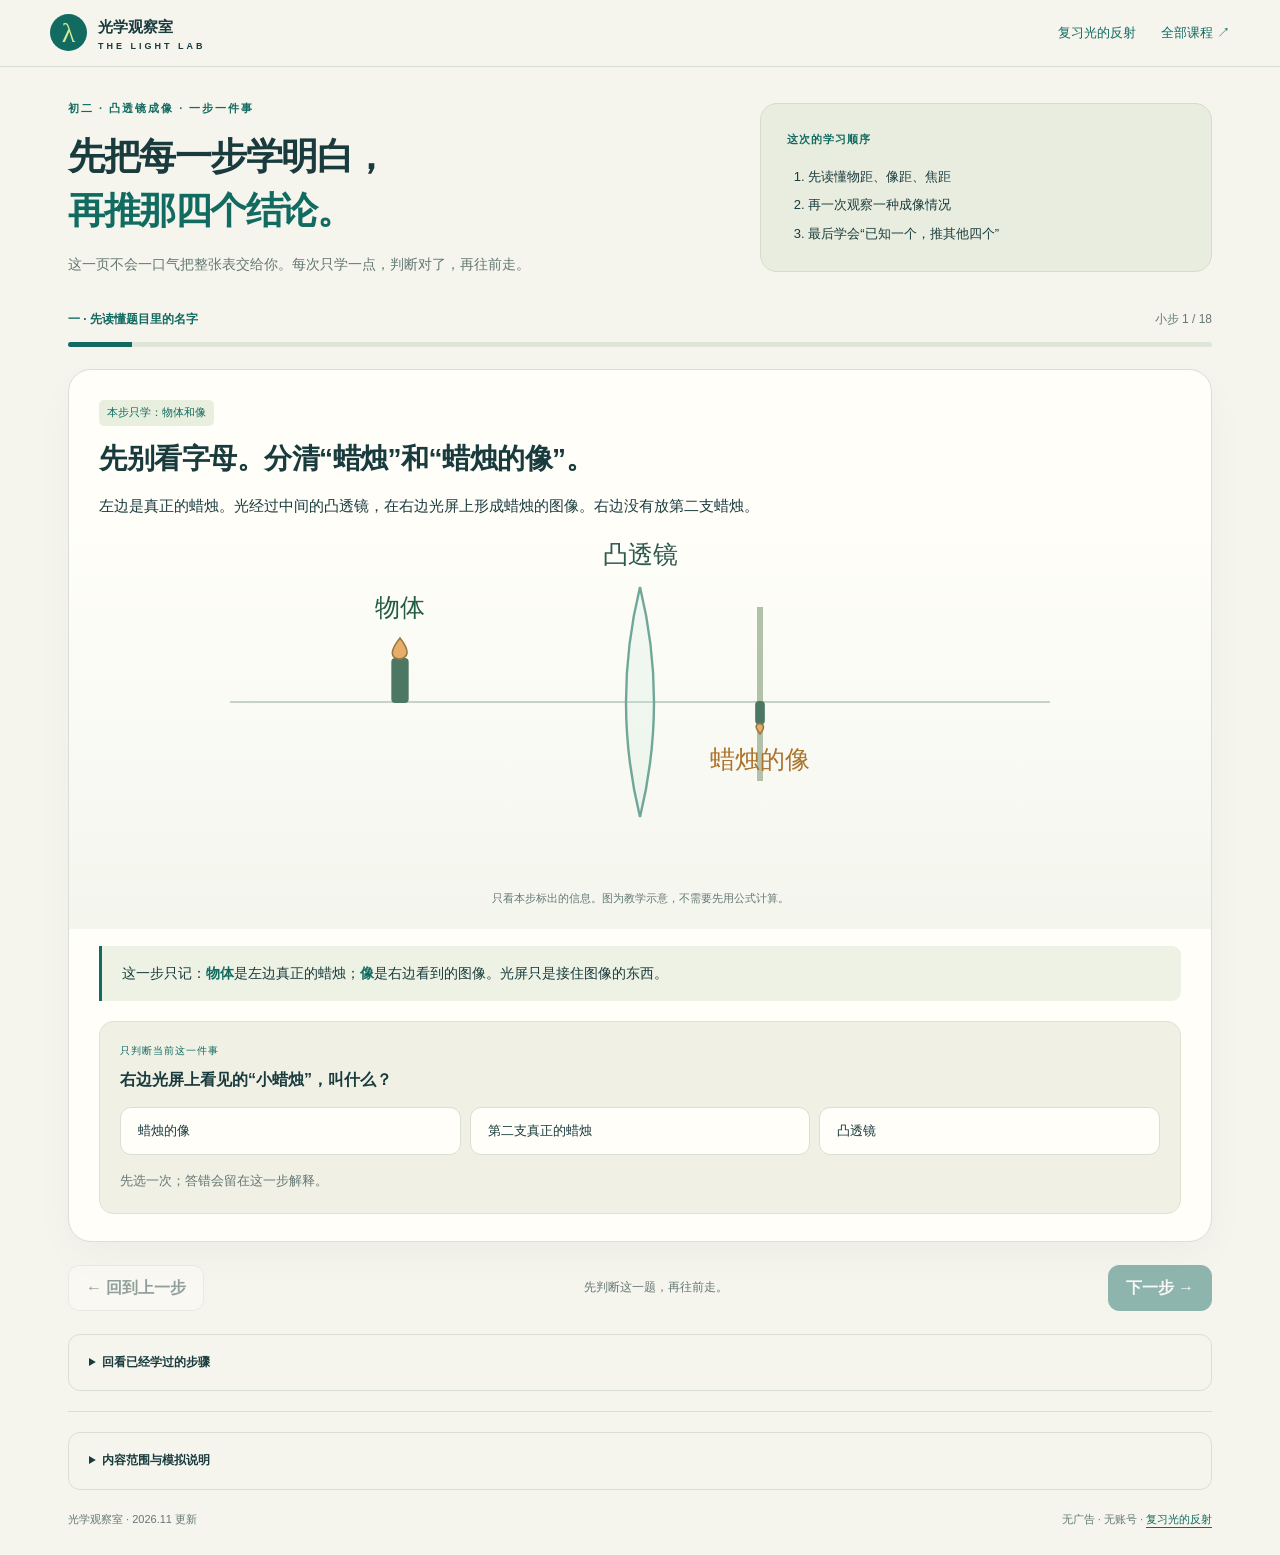
==== convex-lens/index.html @ 179aac8e "Add step-by-step convex lens lesson and guided inference practice" ====
<!doctype html>
<html lang="zh-CN"><head><meta charset="utf-8"><meta name="viewport" content="width=device-width,initial-scale=1"><meta name="description" content="初二凸透镜成像互动课堂：分清u、v、f，拖动蜡烛和光屏，练习从一个已知条件推导其余结论。"><meta name="referrer" content="no-referrer"><meta http-equiv="Content-Security-Policy" content="default-src 'none'; script-src 'self'; style-src 'self'; img-src 'self' data:; font-src 'self'; connect-src 'none'; base-uri 'none'; form-action 'none'; object-src 'none'"><title>凸透镜成像：知一推四 · 光学观察室</title><link rel="icon" href="data:,"><link rel="stylesheet" href="lens.css"><script src="lens.js" defer></script><link rel="stylesheet" href="journey.css"><script src="journey.js" defer></script></head>
<body><a class="skip" href="#journey">跳到当前学习步骤</a><header class="topbar"><div class="top-inner"><a class="brand" href="../"><span class="brand-mark">λ</span><span>光学观察室<small>THE LIGHT LAB</small></span></a><nav aria-label="课程导航"><a href="../reflection/">复习光的反射</a><a href="../">全部课程 ↗</a></nav></div></header><div class="wrap"><section class="course-cover"><div><p class="eyebrow">初二 · 凸透镜成像 · 一步一件事</p><h1>先把每一步学明白，<br><em>再推那四个结论。</em></h1><p>这一页不会一口气把整张表交给你。每次只学一点，判断对了，再往前走。</p></div><aside><span>这次的学习顺序</span><ol><li>先读懂物距、像距、焦距</li><li>再一次观察一种成像情况</li><li>最后学会“已知一个，推其他四个”</li></ol></aside></section><noscript><p class="notice">本课堂需要启用 JavaScript，才能显示逐步讲解与互动练习。</p></noscript><main id="journey"><div class="journey-progress"><span id="chapter-name"></span><span id="step-count"></span></div><div class="progress-track"><div id="journey-fill"></div></div><section class="lesson-card" aria-labelledby="lesson-title"><div id="lesson-content"></div></section><div class="journey-navigation"><button id="previous-step">← 回到上一步</button><p id="next-help" role="status"></p><button id="next-step" class="primary">下一步 →</button></div><details class="visited-nav"><summary>回看已经学过的步骤</summary><div id="visited-steps"></div></details></main><div id="resource-bin" hidden></div><div id="classroom" hidden><noscript><div class="notice">请启用 JavaScript 使用模拟实验和分步练习。下方基础说明和成像表仍可阅读。</div></noscript>
<nav class="steps-nav" role="tablist" aria-label="四步学习路线"><button id="tab-0" role="tab" aria-selected="true" aria-controls="panel-0" data-tab="0"><span>01</span><b>先分清符号</b><small>u、v、f 是谁</small></button><button id="tab-1" role="tab" aria-selected="false" aria-controls="panel-1" tabindex="-1" data-tab="1"><span>02</span><b>动手看成像</b><small>自己移动蜡烛</small></button><button id="tab-2" role="tab" aria-selected="false" aria-controls="panel-2" tabindex="-1" data-tab="2"><span>03</span><b>跟着推一题</b><small>讲透 v &gt; 2f</small></button><button id="tab-3" role="tab" aria-selected="false" aria-controls="panel-3" tabindex="-1" data-tab="3"><span>04</span><b>自己来试试</b><small>带提示的闯关</small></button></nav>
<section id="panel-0" class="panel" role="tabpanel" aria-labelledby="tab-0"><div class="section-head"><div><p class="eyebrow">先把名字和位置对上</p><h2>u 是物距，v 是像距。<br class="mobile-only">都从<strong>透镜</strong>开始量。</h2></div><span class="chapter-label">第一小步 / 看懂题目</span></div>
<div class="diagram-card"><svg id="terms-svg" viewBox="0 0 960 330" role="img" aria-label="蜡烛、凸透镜、像和两段距离示意图"></svg><p class="diagram-caption">此处画的是光屏能接到的实像：蜡烛和像在透镜两侧。点击下面三个符号，看对应位置。</p></div>
<div class="terms"><button data-term="u" aria-pressed="true"><strong>u</strong><span><b>物距</b>物体到透镜的距离</span></button><button data-term="v" aria-pressed="false"><strong>v</strong><span><b>像距</b>像到透镜的距离</span></button><button data-term="f" aria-pressed="false"><strong>f</strong><span><b>焦距</b>焦点 F 到透镜的距离</span></button></div><p id="term-note" class="notice" role="status"></p>
<div class="two-col"><article class="paper-card"><span class="tag">先补一点基础</span><h3>凸透镜，会让平行光会聚。</h3><p>凸透镜中间厚、边缘薄。与主光轴平行的光经过它后，会聚到另一侧的焦点 <b>F</b>。透镜到 F 的距离是 <b>f</b>；到 2F 的距离是 <b>2f</b>。</p><p>本课固定 <b>f = 10 cm</b>，所以 <b>2f = 20 cm</b>。移动蜡烛不会改变这块透镜的焦距。</p><details><summary>为什么光这次会“拐弯”？</summary><p>光经过空气和玻璃的交界面时，传播方向可能改变，这叫<strong>折射</strong>，不是反射。光在同种、均匀的介质中仍沿直线传播。这里把较薄的透镜简化成一条竖线来画光路。</p></details></article><article class="paper-card"><span class="tag">读不等式，不需要猜</span><h3>f &lt; u &lt; 2f，说的是哪一段？</h3><p>逐字读：物距 u 比 f 大，又比 2f 小。也就是物体在透镜这一侧的 <b>F 与 2F 之间</b>。</p><div class="number-line"><span>透镜</span><i></i><span>F<br>10 cm</span><i class="lit"></i><span>2F<br>20 cm</span></div><p class="small">黄色的一段就是 f &lt; u &lt; 2f。边界等于号要单独看：u = f 和 u = 2f，不属于“之间”。</p></article></div>
<div class="mini-check"><div><span class="tag">先过这一小关</span><h3>f = 10 cm，u = 15 cm，物体在哪？</h3></div><div class="choices"><button data-term-answer="outside">2F 以外</button><button data-term-answer="between">F 与 2F 之间</button><button data-term-answer="inside">F 以内</button></div><p id="term-check" class="feedback" role="status"></p></div>
<div class="bottom-nav"><p>分清了名字，再去看“物体移动时，像怎么变”。</p><button class="primary" data-go="1">去动手实验 →</button></div></section>
<section id="panel-1" class="panel" role="tabpanel" aria-labelledby="tab-1" hidden><div class="section-head"><div><p class="eyebrow">先动手，不着急背规律</p><h2>拖动蜡烛，<strong>看两条光线在哪里相交。</strong></h2><p>实线是光实际走的路。虚线只是反向延长的辅助线，光没有沿虚线倒着走。</p></div></div>
<div class="preset-row" aria-label="五种成像情况"><button data-u="30" aria-pressed="true"><b>2F 外</b><small>u = 30 cm</small></button><button data-u="20" aria-pressed="false"><b>恰好 2F</b><small>u = 20 cm</small></button><button data-u="15" aria-pressed="false"><b>F 与 2F 间</b><small>u = 15 cm</small></button><button data-u="10" aria-pressed="false"><b>恰好 F</b><small>u = 10 cm</small></button><button data-u="7.5" aria-pressed="false"><b>F 以内</b><small>u = 7.5 cm</small></button></div>
<div class="optical-bench"><div class="bench-top"><span>凸透镜光学台 <small>f 固定为 10 cm</small></span><span id="case-label" class="case-label">照相机的成像情形</span></div><div class="bench-grid"><div class="plot"><div class="plot-scroll" tabindex="0" aria-label="可横向滑动的光路图"><svg id="lens-svg" viewBox="0 0 1000 440" role="img" aria-label="凸透镜成像互动光路，支持拖动蜡烛和光屏"></svg></div><div class="legend"><span class="ray-a">平行主光轴 → 折射后过 F</span><span class="ray-b">通过光心 → 方向不变</span><span class="ray-c">反向延长线</span></div><p id="scale-note" class="plot-note"></p><div class="zoom-tools"><button id="zoom-diagram" aria-pressed="false">放大光路图 ↗</button><span id="zoom-hint">手机看不清标注时，可以点“放大光路图”。</span></div></div><div class="bench-controls"><label><span>物距 u <output id="u-out">30 cm</output></span><input id="object-u" type="range" min="5" max="40" step="0.5" value="30"></label><label><span>光屏到透镜 <output id="screen-out">15 cm</output></span><input id="screen-distance" type="range" min="5" max="220" step="0.1" value="15"></label><button id="focus-screen" class="bright">把光屏移到清晰处</button><div class="control-pair"><button id="screen-toggle" aria-pressed="true">光屏：显示</button><button id="rays-toggle" aria-pressed="true">光路：显示</button></div><button id="trace-light">慢放两条光路 ▷</button><div class="screen-preview"><span>光屏上看到的</span><svg id="screen-svg" viewBox="0 0 240 130" role="img" aria-label="光屏上所见图像的示意"></svg><strong id="screen-result">清晰的倒像</strong></div><p class="control-note">也可拖动图中的蜡烛或光屏圆点。光屏只负责接像，不能决定像的位置。</p></div></div><div id="lab-explain" class="bench-explain" role="status"></div></div>
<div class="metrics"><div><span>物体在哪</span><strong id="metric-u">u &gt; 2f</strong></div><div><span id="metric-v-title">像在哪</span><strong id="metric-v">f &lt; v &lt; 2f</strong></div><div><span>成什么像</span><strong id="metric-image">倒立 · 缩小 · 实像</strong></div><div><span>典型应用</span><strong id="metric-app">照相机</strong></div></div>
<div class="two-col"><article class="paper-card"><span class="tag">为什么要画两条光线</span><h3>只追踪火焰顶端这一个点。</h3><ol class="plain-steps"><li>找从火焰顶端发出的两条代表性光线。</li><li>如果折射后的<strong>实际光线相交</strong>，交点就是这个点的实像。</li><li>如果只有<strong>反向延长线相交</strong>，得到的是虚像。</li></ol><p class="small">物体的其他点也同样成像，合起来才是完整的蜡烛像。“方向不变”采用薄透镜模型。</p></article><article class="paper-card"><span class="tag">最容易混的两个词</span><h3>实像 / 虚像，不是“真 / 假”。</h3><p><b>实像：</b>光实际会聚，可以用光屏承接；本课中倒立，物像异侧。</p><p><b>虚像：</b>光不在像的位置实际会聚，不能用光屏承接；眼睛透过透镜仍能看见。本课中正立、放大，物像同侧。</p><p class="small">移走光屏，实像的位置并不会消失或跟着光屏移动。</p></article></div>
<div class="experiment-mission"><span class="tag">做一次，就比背一句牢</span><h3>保持 f 不变，把蜡烛从 u = 30 cm 移到 15 cm。</h3><div class="mission-pair"><button id="mission-start">① 从 30 cm 开始</button><button id="mission-end">② 移到 15 cm</button></div><p>观察：物体靠近透镜，像会<strong>远离透镜、变大</strong>，要把光屏往远处移才能重新清晰。</p><p class="small"><b>前提是 u &gt; f，始终在成实像。</b>不要把“物近像远像变大”不加条件地套到放大镜的虚像上。</p></div>
<details class="table-details" open><summary>把你刚看到的五种情况，整理成一张表</summary><div class="table-scroll"><table><caption>物体是透镜前的实际物体，透镜焦距不变。每一行要横着读。</caption><thead><tr><th>物距 u</th><th>像的位置</th><th>大小</th><th>正倒 / 虚实</th><th>典型应用</th></tr></thead><tbody id="rules-table"></tbody></table></div><p class="small">一倍焦距分虚实：u &gt; f 成实像，u &lt; f 成虚像，u = f 不成有限远的像。二倍焦距分大小：这里指<strong>实像范围内</strong>的比较。</p></details>
<div class="bottom-nav"><button class="soft" data-go="0">← 再认一下符号</button><button class="primary" data-go="2">我会看图了，去推那道题 →</button></div></section>
<section id="panel-2" class="panel" role="tabpanel" aria-labelledby="tab-2" hidden><div class="section-head"><div><p class="eyebrow">就讲你圈出的这一题</p><h2>已知 <strong>v &gt; 2f</strong>，<br class="mobile-only">另外四条怎么来？</h2><p>这里按课堂表格的<strong>实像情境</strong>来读：光屏在透镜另一侧接到了像，且像距 v &gt; 2f。</p></div><span class="chapter-label">不需要透镜公式</span></div>
<div class="guide-grid"><div class="guide-main"><div class="given-banner"><span>已知</span><b>光屏能接到像，v &gt; 2f</b><small>v 是像距，别认成物距 u</small></div><div class="guide-diagram"><svg id="guide-svg" viewBox="0 0 900 340" role="img" aria-label="一步步从像距大于二倍焦距推导物距与成像性质"></svg><p>图取 f = 10、u = 15、v = 30 cm 作示例。题目给的是范围，不会确定唯一的 u 数值。</p></div><div id="guide-story" class="guide-story" role="status"></div><div class="guide-controls"><button id="guide-prev">← 上一步</button><span id="guide-count">第 1 / 5 步</span><button id="guide-next" class="primary">推下一步 →</button></div></div><aside class="answer-stack"><span class="eyebrow">推出来的四条结论</span><div data-reveal="1"><span>① 物距的范围</span><strong id="deduction-u">等待推导…</strong></div><div data-reveal="2"><span>② u 和 v 的大小关系</span><strong id="deduction-compare">等待推导…</strong></div><div data-reveal="3"><span>③ 像的性质</span><strong id="deduction-nature">等待推导…</strong></div><div data-reveal="4"><span>④ 常见应用</span><strong id="deduction-app">等待推导…</strong></div></aside></div>
<div class="notice gold"><b>真正的顺序：</b>圈出已知 → 认清 u 还是 v → 找到符合的行 → 横着读出另外几列。不是把四个答案分别猜一遍。</div>
<div class="paper-card transfer"><div class="section-head compact"><div><span class="tag">换一个条件，方法还管用吗</span><h3>条件筛选器：看看能确定几行。</h3></div></div><label for="clue-select">现在已知什么？</label><select id="clue-select"><option value="real-far">光屏能接到像，而且 v &gt; 2f</option><option value="object-far">物距 u &gt; 2f</option><option value="real-near">实像的像距 f &lt; v &lt; 2f</option><option value="equal">物距 u = 2f</option><option value="upright">看到正立的像</option><option value="real-only">只知道成实像</option><option value="large-only">只知道像是放大的</option></select><div id="candidate-rows" class="candidate-rows"></div><p id="clue-result" class="feedback" role="status"></p><div id="extra-clue" hidden><button id="add-screen-clue" class="soft">再补一个条件：能用光屏接到</button></div></div>
<details><summary>为什么这里特意加上“光屏能接到”？</summary><p>课堂里的“v &gt; 2f ⇒ 投影仪”通常讨论的是<strong>透镜另一侧的实像</strong>。如果完全不说明像在哪一侧、是不是实像，只给一个距离大于 2f，就未必能唯一判断。</p><p>例如 f = 10 cm、u = 7.5 cm 时，放大镜的虚像到透镜的距离也可以是 30 cm，却在<strong>物体同侧</strong>。初学先掌握表格的实像情境；做题时要把“光屏接到”“实像”“物像异侧”等信息一起读进去。</p></details>
<div class="bottom-nav"><button class="soft" data-go="1">← 回实验验证</button><button class="primary" data-go="3">盖住答案，自己做 →</button></div></section>
<section id="panel-3" class="panel" role="tabpanel" aria-labelledby="tab-3" hidden><div class="section-head"><div><p class="eyebrow">不只会这一题 / 做完才知道哪里还卡住</p><h2>给你一条线索，<strong>把四格补齐。</strong></h2><p>答错不用重来。每格都有针对性提示；先改一改，再看完整解释。</p></div><span id="mastery" class="mastery" role="status">已掌握 0 / 6 题</span></div>
<div id="quiz-tabs" class="quiz-tabs" aria-label="切换练习题"></div><div class="quiz-paper"><div class="quiz-kicker"><span id="quiz-number">练习 01</span><span id="quiz-topic">像距反推物距</span></div><h3 id="quiz-given"></h3><p id="quiz-context" class="muted"></p><div id="answer-fields" class="answer-fields"></div><div class="quiz-actions"><button id="check-answers" class="primary">检查这四格</button><button id="quiz-hint" class="soft">给我一个思路</button><button id="quiz-explain" class="text-button">看完整解释</button></div><p id="quiz-feedback" class="feedback" role="status"></p><div id="quiz-reason" class="quiz-reason" hidden></div><div class="quiz-footer"><button id="quiz-prev">← 上一题</button><span id="quiz-progress">1 / 6</span><button id="quiz-next">下一题 →</button></div></div>
<div id="completion" class="completion" hidden><span>✓</span><div><h3>六题都通过了。</h3><p>最后不看网页，用自己的话讲：为什么实像 v &gt; 2f 时，物体一定在 F 和 2F 之间？能讲出来，比只选对更重要。</p></div></div>
<div class="finish-tools"><button id="reset-quiz" class="text-button">清空本次作答</button><p>不需要账号。作答只在当前页面内使用，不上传。</p></div><div class="takeaway"><p class="eyebrow">带走这三句话</p><h3>先分清 u 和 v；<br>一个条件先找行，再横着补齐；<br><em>信息不够，就不能硬猜唯一答案。</em></h3></div><div class="bottom-nav"><button class="soft" data-go="2">← 再跟着推一遍</button><a class="button primary" href="../">回到全部课程 →</a></div></section>
</div><footer><details><summary>内容范围与模拟说明</summary><p>依据你提供的凸透镜课堂笔记与问题重新组织，适用于初二入门。本页没有公开微信聊天截图或联系人信息。成像规律适用于凸透镜前的实际物体和薄透镜近轴模型；实验图为教学示意。</p><p>本页先讲现象与推理，不要求学生用透镜公式算题。程序内部用 1/f = 1/u + 1/v 计算光路；虚像计算采用负像距，但面向学生显示的是距离大小，并明确标出“同侧”。图会按需要缩放；屏上模糊程度和动画速度仅为示意，不是实测值。</p><p>光屏不在清晰像位置也可能接收到光，但不能得到清晰的像。u = f 时，理想模型中出射光平行，不成有限远的像。不要用凸透镜看太阳，或把会聚的太阳光照向眼睛、皮肤和易燃物。</p></details><div class="footer-line"><span>光学观察室 · 2026.11 更新</span><span>无广告 · 无账号 · <a href="../reflection/">复习光的反射</a></span></div></footer></div></body></html>
---- convex-lens/lens.css ----
@charset "UTF-8";
:root{--paper:#f5f4ed;--white:#fffef9;--ink:#193b3d;--muted:#647874;--line:#d8e0d6;--teal:#126b61;--green:#cfea94;--gold:#efb454;--navy:#102e36;--coral:#ff9a7c;--cyan:#78e0d6;--shadow:0 16px 40px #15392f08}
*{box-sizing:border-box}html{scroll-behavior:smooth;scroll-padding-top:90px}body{margin:0;background:var(--paper);font-family:"Segoe UI","Microsoft YaHei","PingFang SC",sans-serif;color:var(--ink);font-size:16px;line-height:1.8}button,input,select{font:inherit}button,a,input,select{-webkit-tap-highlight-color:transparent}button{cursor:pointer}button:disabled{cursor:default;opacity:.45}button,a,input,select,summary{touch-action:manipulation}button:focus-visible,a:focus-visible,input:focus-visible,select:focus-visible,summary:focus-visible{outline:3px solid #cb8821;outline-offset:4px}h1,h2,h3,p{margin-top:0}h1,h2,h3{line-height:1.35}p{margin-bottom:16px}h2{font-size:29px;margin-bottom:12px;letter-spacing:-.5px}h2 strong{color:var(--teal)}h3{font-size:20px;margin-bottom:14px}h1 em,h3 em{font-style:normal;color:var(--teal)}a{color:var(--teal);text-underline-offset:4px}svg{display:block;width:100%;height:auto;overflow:hidden}svg text{font-family:inherit}button,.button{border:1px solid var(--line);border-radius:11px;background:var(--white);color:var(--ink);padding:10px 17px;min-height:44px;text-decoration:none;font-weight:600;line-height:1.5;transition:background .15s}.button{display:inline-flex;align-items:center;justify-content:center}button:hover,.button:hover{background:#e8efde}button.primary,.button.primary{background:var(--teal);color:white;border-color:var(--teal)}button.primary:hover,.button.primary:hover{background:#0a574f}.soft{background:#e8edde}.text-button{background:transparent;border-color:transparent;font-size:13px;font-weight:500;text-decoration:underline;text-underline-offset:4px}.skip{position:fixed;top:-100px;left:10px;background:white;z-index:99;padding:12px}.skip:focus{top:10px}.topbar{border-bottom:1px solid var(--line);background:#f5f4edf5;backdrop-filter:blur(10px);position:sticky;top:0;z-index:20}.top-inner{max-width:1240px;margin:auto;padding:13px 30px;display:flex;align-items:center;justify-content:space-between;gap:20px}.brand{display:flex;gap:11px;align-items:center;text-decoration:none;font-size:15px;font-weight:750;color:var(--ink)}.brand-mark{display:grid;place-items:center;font:28px Georgia,serif;width:37px;height:37px;border-radius:50%;color:var(--green);background:var(--teal)}.brand small{display:block;font-size:9px;letter-spacing:3px;line-height:1.4}.top-inner nav{display:flex;gap:25px;font-size:13px}.top-inner nav a{text-decoration:none}.wrap{max-width:1200px;padding:0 28px;margin:auto}.intro{display:grid;grid-template-columns:1.4fr 1fr;gap:58px;align-items:center;margin:42px 0 36px}.eyebrow{font-size:11px;letter-spacing:2px;color:var(--teal);font-weight:750;margin-bottom:12px}h1{font-size:clamp(34px,4vw,46px);letter-spacing:-1.5px;margin-bottom:20px}.lead{color:var(--muted);font-size:16px}.intro-actions{display:flex;align-items:center;gap:10px;flex-wrap:wrap;margin-top:25px}.time-note{font-size:11px;color:var(--muted)}.question-preview{border:1px solid #d7cfac;border-radius:20px;padding:27px 28px;background:#f3ecd7;position:relative;box-shadow:5px 6px 0 #e7e8dc;transform:rotate(1deg)}.note-label{display:inline-block;background:#dce7ca;color:#345c39;border-radius:5px;padding:3px 9px;font-size:11px;margin-bottom:15px}.question-preview p{font-size:13px;margin-bottom:6px}.big-condition{font:56px Georgia,serif;letter-spacing:3px;margin:8px 0 20px;color:#825725}.big-condition i{font-style:italic}.answer-bubbles{display:flex;flex-wrap:wrap;gap:8px;font-size:12px}.answer-bubbles span{background:#fffcf2;border:1px solid #e2d9bf;padding:4px 9px;border-radius:6px}.question-preview .preview-foot{font-size:11px;color:#756e50;margin-top:15px;margin-bottom:0}.steps-nav{display:grid;grid-template-columns:repeat(4,1fr);background:#e8ecdf;border:1px solid #d3ddcf;border-radius:15px;padding:5px;gap:4px;margin-bottom:34px}.steps-nav button{display:grid;grid-template-columns:34px 1fr;border:0;background:transparent;text-align:left;gap:0 9px;align-items:center;padding:13px 14px;min-width:0}.steps-nav button>span{grid-row:span 2;border:1px solid #b7cabc;border-radius:50%;width:29px;height:29px;display:grid;place-items:center;font:13px Georgia,serif}.steps-nav b{font-size:14px;white-space:nowrap}.steps-nav small{font-size:11px;color:var(--muted);font-weight:400}.steps-nav [aria-selected=true]{background:var(--white);box-shadow:0 4px 10px #1a45330c}.steps-nav [aria-selected=true]>span{background:var(--teal);border-color:var(--teal);color:white}.panel{padding-bottom:28px;animation:appear .25s ease-out}[hidden]{display:none!important}@keyframes appear{from{opacity:.5;transform:translateY(5px)}to{opacity:1;transform:translateY(0)}}.section-head{display:flex;justify-content:space-between;gap:20px;align-items:center;margin-bottom:22px}.section-head p:last-child{margin-bottom:0;color:var(--muted)}.section-head .eyebrow{color:var(--teal);margin-bottom:10px}.chapter-label{font-size:11px;color:var(--muted);white-space:nowrap;border-bottom:1px solid var(--line);padding:8px}.diagram-card{background:var(--white);border:1px solid var(--line);border-radius:22px;overflow:hidden;padding:12px 24px}.diagram-caption{text-align:center;color:var(--muted);font-size:12px;margin-bottom:14px}.terms{display:grid;grid-template-columns:repeat(3,1fr);gap:14px;margin:16px 0}.terms button{display:flex;gap:18px;align-items:center;text-align:left;padding:17px 22px;font-weight:400}.terms button>strong{font:italic 39px Georgia,serif}.terms b{display:block;font-size:16px}.terms span{font-size:12px}.terms [aria-pressed=true]{border-color:var(--teal);background:#e4edde;color:var(--teal)}.notice{padding:18px 22px;border-left:3px solid var(--teal);background:#e9f0e3;border-radius:0 12px 12px 0;font-size:14px;margin:18px 0 24px;min-height:58px}.notice.gold{background:#f5ebd4;border-color:#d09d42}.two-col{display:grid;grid-template-columns:1fr 1fr;gap:20px;margin:24px 0}.paper-card{background:var(--white);border:1px solid var(--line);border-radius:18px;padding:25px;box-shadow:var(--shadow)}.paper-card p:last-child{margin-bottom:0}.tag{display:inline-block;font-size:11px;color:var(--teal);background:#e9efdf;border-radius:5px;padding:3px 8px;margin-bottom:15px}.small{font-size:12px;color:var(--muted)}.number-line{display:flex;align-items:center;justify-content:space-between;margin:25px 0;gap:6px;text-align:center;font-size:12px}.number-line i{height:5px;flex:1;background:#c8d6ce;border-radius:5px;min-width:12px}.number-line .lit{background:var(--gold)}.mini-check{padding:23px 27px;border:1px solid #d3d9c5;border-radius:16px;background:#edf0e4}.mini-check h3{margin-bottom:16px;font-size:18px}.choices{display:flex;gap:10px;flex-wrap:wrap}.feedback{margin:14px 0 0;padding:13px 16px;border-radius:10px;background:#e3f1e4;color:#17543b;font-size:14px}.feedback.bad{background:#fff0d9;color:#84561c}.feedback:empty{display:none}.bottom-nav{display:flex;align-items:center;justify-content:space-between;gap:20px;margin-top:30px}.bottom-nav p{font-size:13px;color:var(--muted);margin:0}.preset-row{display:grid;grid-template-columns:repeat(5,1fr);gap:8px;margin-bottom:14px}.preset-row button{padding:12px 8px}.preset-row small{display:block;font-size:11px;font-weight:400;color:var(--muted)}.preset-row [aria-pressed=true]{background:var(--teal);border-color:var(--teal);color:white}.preset-row [aria-pressed=true] small{color:#d6e8de}.optical-bench{background:var(--navy);color:#e8f2ee;border-radius:23px;overflow:hidden;border:1px solid #2b5058}.bench-top{display:flex;align-items:center;justify-content:space-between;padding:17px 22px;gap:15px;border-bottom:1px solid #ffffff15;font-size:15px}.bench-top small{color:#a4c6c7;font-size:11px;margin-left:12px}.case-label{font-size:11px;color:var(--green)}.bench-grid{display:grid;grid-template-columns:minmax(0,1fr) 250px}.plot{padding:8px 14px 12px;min-width:0;background-image:radial-gradient(#ffffff13 .8px,transparent .8px);background-size:20px 20px;align-self:center}.bench-controls{background:#ffffff04;border-left:1px solid #ffffff16;padding:20px 18px;display:flex;flex-direction:column;gap:15px}.bench-controls label{display:block;font-size:12px;color:#d6e6e4}.bench-controls label>span{display:flex;justify-content:space-between;gap:10px}.bench-controls output{color:#ffd589;font-weight:700}.bench-controls input{width:100%;height:30px;accent-color:var(--cyan);cursor:pointer;margin:3px 0 0}.bench-controls button{font-size:12px;padding:9px;min-height:40px;background:#224650;color:#e0eee9;border-color:#48646b}.bench-controls button:hover{background:#31535e}.bench-controls button.bright{background:var(--green);color:#243d2f;border-color:var(--green)}.bench-controls button[aria-pressed=false]{color:#c2d1d3;background:transparent}.control-pair{display:grid;grid-template-columns:1fr 1fr;gap:6px}.screen-preview{background:#0a222a;border:1px solid #34545b;border-radius:13px;padding:10px;text-align:center}.screen-preview>span{font-size:10px;letter-spacing:1px;color:#a9c5c4}.screen-preview svg{max-height:105px}.screen-preview>strong{font-size:12px;font-weight:500;color:#f2d48d}.control-note,.plot-note{font-size:11px;line-height:1.7;color:#b8d0d0;margin:0}.plot-note{text-align:center;margin-top:8px;min-height:19px}.legend{display:flex;gap:16px;justify-content:center;flex-wrap:wrap;font-size:10px;color:#bad3d1;margin-top:4px}.legend span::before{content:"";width:18px;height:2px;display:inline-block;vertical-align:middle;margin-right:5px;background:var(--coral)}.legend .ray-b::before{background:var(--cyan)}.legend .ray-c::before{background:linear-gradient(90deg,#aaa 50%,transparent 50%);background-size:6px}.bench-explain{padding:17px 23px;background:#1d4145;color:#e1f0e2;border-top:1px solid #ffffff14;font-size:14px;min-height:85px}.bench-explain strong{color:#f8ce84}.metrics{display:grid;grid-template-columns:repeat(4,1fr);gap:11px;margin-top:13px}.metrics>div{background:var(--white);border:1px solid var(--line);border-radius:13px;padding:17px}.metrics span{display:block;font-size:11px;color:var(--muted);margin-bottom:6px}.metrics strong{font-size:17px;font-weight:700;color:var(--teal)}.plain-steps{padding-left:22px;margin:0 0 14px}.plain-steps li{padding:4px}.experiment-mission{background:#e6ecdb;border:1px solid #d1ddc7;border-radius:18px;padding:25px}.mission-pair{display:flex;gap:10px;margin:0 0 15px}.experiment-mission p:last-child{margin:0}.table-scroll{overflow-x:auto}table{width:100%;border-collapse:collapse;font-size:13px}caption{text-align:left;color:var(--muted);font-size:12px;padding:12px 0}th,td{text-align:left;border-bottom:1px solid var(--line);padding:12px 10px}th{background:#e9efdf;white-space:nowrap}tr.current td{background:#e4efdd;color:#126653;font-weight:650}.table-details .small{margin:15px 0 0}details{border:1px solid var(--line);background:#fffef9;border-radius:12px;padding:17px 20px;margin:20px 0;font-size:14px}summary{font-weight:650;cursor:pointer}details p:first-of-type{margin-top:14px}details p:last-child{margin-bottom:0}.guide-grid{display:grid;grid-template-columns:minmax(0,1fr) 265px;gap:22px}.guide-main{background:var(--white);border:1px solid var(--line);border-radius:22px;overflow:hidden}.given-banner{padding:20px 24px;background:#ece4c9;display:flex;align-items:center;gap:12px;flex-wrap:wrap}.given-banner>span{font-size:11px;padding:2px 8px;background:#906a31;color:white;border-radius:5px}.given-banner>b{font-size:19px}.given-banner small{font-size:11px;color:#77643d}.guide-diagram{background:#102e36;padding:6px 12px 10px}.guide-diagram>p{color:#b5c9c7;font-size:10px;margin:0 8px;text-align:center}.guide-story{padding:23px 26px;min-height:188px}.guide-story .tag{margin-bottom:10px}.guide-story h3{margin-bottom:10px}.guide-story p{font-size:14px;margin-bottom:0}.guide-story b{color:var(--teal)}.guide-controls{padding:14px 23px;display:flex;justify-content:space-between;align-items:center;border-top:1px solid var(--line);gap:10px}.guide-controls>span{font-size:11px;color:var(--muted)}.guide-controls button{font-size:12px}.answer-stack{background:#e8ecdf;border-radius:18px;padding:22px 18px;display:flex;flex-direction:column;gap:13px}.answer-stack .eyebrow{margin-bottom:0}.answer-stack>div{padding:17px 16px;border:1px dashed #bbc8b8;border-radius:12px;color:#758476;background:#f4f5ec}.answer-stack>div span{display:block;font-size:11px;margin-bottom:6px}.answer-stack>div strong{font-size:17px;font-weight:650}.answer-stack>div.revealed{border-style:solid;border-color:#6d9e7a;background:#fbfff4;color:var(--teal)}.transfer{margin-top:25px}.compact{margin-bottom:10px}.compact h3{margin-bottom:0}.transfer>label{display:block;font-size:12px;color:var(--muted);margin:12px 0 5px}select{min-height:46px;padding:10px 35px 10px 12px;background:white;border:1px solid #bdcec1;border-radius:10px;color:var(--ink);max-width:100%;width:100%}.candidate-rows{display:grid;grid-template-columns:repeat(5,1fr);gap:8px;margin-top:16px}.candidate{padding:14px 10px;border:1px solid #e0e4dc;background:#f3f4ee;border-radius:9px;opacity:.48;font-size:12px}.candidate b{display:block;margin-bottom:7px}.candidate.match{opacity:1;border-color:var(--teal);background:#e3efdb;color:#1a6045}.candidate small{display:block;font-size:10px}.candidate .marker{display:block;font-weight:700;margin-top:6px}.mastery{border-radius:99px;background:var(--green);padding:9px 16px;white-space:nowrap;font-size:12px}.quiz-tabs{display:grid;grid-template-columns:repeat(6,1fr);gap:9px;margin:12px 0 16px}.quiz-tabs button{padding:11px 7px;font-size:12px}.quiz-tabs button[aria-current=true]{border-color:var(--teal);color:var(--teal);background:#e1ecda}.quiz-tabs .passed::after{content:" ✓";color:var(--teal)}.quiz-paper{background:var(--white);border:1px solid var(--line);border-radius:22px;padding:28px}.quiz-kicker{display:flex;justify-content:space-between;gap:20px;font-size:11px;color:var(--teal);margin-bottom:18px}.quiz-paper>h3{font-size:25px;margin-bottom:12px}.muted{color:var(--muted);font-size:14px}.answer-fields{display:grid;grid-template-columns:1fr 1fr;gap:17px;margin:22px 0}.field{padding:17px;border:1px solid var(--line);border-radius:13px;background:#f5f6ed}.field label{display:block;font-size:13px;font-weight:650;margin-bottom:9px}.field select{font-size:14px}.field.good{border-color:#6caa82;background:#edf6e8}.field.bad{border-color:#c69a52;background:#fdf0db}.field .field-hint{font-size:12px;margin:9px 0 0;color:#7d511c}.field.good .field-hint{color:var(--teal)}.quiz-actions{display:flex;flex-wrap:wrap;gap:10px;align-items:center}.quiz-reason{padding:18px 21px;border-left:3px solid var(--teal);background:#ecf2e5;margin-top:15px;font-size:14px}.quiz-reason p:last-child{margin-bottom:0}.quiz-footer{display:flex;justify-content:space-between;align-items:center;border-top:1px solid var(--line);padding-top:18px;margin-top:23px;font-size:12px}.quiz-footer button{font-size:12px}.finish-tools{display:flex;align-items:center;justify-content:space-between;gap:15px;margin:12px 0}.finish-tools p{font-size:11px;color:var(--muted);margin:0}.completion{display:flex;gap:20px;align-items:center;border:1px solid #8bad7c;padding:24px;background:#e1efce;border-radius:16px;margin-top:22px}.completion>span{font-size:36px;color:var(--teal)}.completion h3{margin-bottom:8px}.completion p{font-size:14px;margin:0}.takeaway{border-top:1px solid var(--line);padding:28px 4px 0;margin-top:30px}.takeaway h3{font-size:25px;line-height:1.7}.drag-handle{cursor:grab;touch-action:none}.drag-handle:active{cursor:grabbing}.mobile-only{display:none}footer{border-top:1px solid var(--line);margin-top:20px;padding-bottom:25px}footer details{background:transparent;font-size:12px}.footer-line{display:flex;justify-content:space-between;gap:15px;color:var(--muted);font-size:11px}
@media(max-width:950px){.intro{gap:25px;grid-template-columns:1.3fr 1fr}h1{font-size:37px}.bench-grid{grid-template-columns:1fr}.bench-controls{display:grid;grid-template-columns:1fr 1fr;border-left:0;border-top:1px solid #ffffff14;gap:16px}.screen-preview{grid-column:2;grid-row:2/span 3}.control-note{grid-column:1/-1}.plot{padding-top:20px}.steps-nav button{padding:11px 8px;grid-template-columns:25px 1fr;gap:6px}.steps-nav button>span{width:23px;height:23px}.steps-nav b{font-size:12px}.steps-nav small{font-size:10px}.guide-grid{grid-template-columns:minmax(0,1fr) 215px}.given-banner>b{font-size:16px}.answer-stack{padding:17px 12px}.answer-stack>div{padding:15px 11px}.candidate-rows{grid-template-columns:repeat(3,1fr)}}
@media(max-width:600px){body{font-size:15px}.top-inner{padding:10px 16px;gap:10px}.brand{font-size:13px;gap:7px}.brand-mark{width:30px;height:30px}.brand small{font-size:7px;letter-spacing:2px}.top-inner nav{gap:11px;font-size:10px}.top-inner nav a:first-child{display:none}.wrap{padding:0 15px}.intro{grid-template-columns:1fr;gap:22px;margin-top:27px;margin-bottom:27px}h1{font-size:32px;letter-spacing:-1px;line-height:1.4;margin-bottom:13px}.lead{font-size:13px}.intro-actions{margin-top:17px}.intro-actions button{font-size:13px;padding:10px 13px}.intro-actions .time-note{font-size:10px}.question-preview{padding:20px 23px;transform:none}.note-label{margin-bottom:8px}.big-condition{font-size:43px;margin:8px 0 13px}.question-preview .preview-foot{margin-top:12px}.steps-nav{gap:2px;padding:4px;margin-bottom:25px;border-radius:12px}.steps-nav button{display:flex;flex-direction:column;gap:7px;align-items:center;text-align:center;padding:12px 2px}.steps-nav b{font-size:11px;white-space:normal}.steps-nav small{display:none}.steps-nav button>span{font-size:12px}.section-head{align-items:flex-start;gap:10px}.section-head p{font-size:13px}h2{font-size:23px;line-height:1.5}.chapter-label{display:none}.mobile-only{display:initial}.diagram-card{padding:12px 3px}.diagram-caption{font-size:10px;padding:0 10px}.terms{gap:6px}.terms button{flex-direction:column;gap:7px;text-align:center;padding:12px 5px}.terms button>strong{font-size:27px}.terms b{font-size:13px}.terms span{font-size:10px}.notice{padding:15px 16px;font-size:13px}.two-col{grid-template-columns:1fr;gap:14px;margin:20px 0}.paper-card{padding:22px}h3{font-size:18px}.mini-check{padding:21px}.choices{gap:6px}.choices button{font-size:12px;padding:10px}.bottom-nav{gap:12px;align-items:flex-start}.bottom-nav>button,.bottom-nav>.button{font-size:12px;padding:12px}.bottom-nav p{font-size:11px;flex:1}.preset-row{gap:5px}.preset-row button{font-size:11px;padding:10px 3px;min-height:65px}.preset-row small{font-size:9px}.bench-top{padding:13px 14px;font-size:12px;align-items:flex-start;gap:10px}.bench-top small{display:block;margin-left:0;font-size:9px}.case-label{font-size:10px;max-width:130px;text-align:right}.optical-bench{border-radius:17px}.plot{padding:12px 4px}.legend{gap:7px;font-size:9px;justify-content:flex-start;padding:0 9px}.plot-note{font-size:9px;padding:0 10px;margin-top:10px}.bench-controls{padding:15px 14px;gap:13px}.bench-controls label{font-size:11px}.bench-controls button{font-size:11px;padding:7px;min-height:44px}.control-pair{grid-template-columns:1fr}.control-note{font-size:10px}.screen-preview{align-self:start;grid-row:2/span 3}.screen-preview>strong{font-size:10px}.screen-preview>span{font-size:9px}.bench-explain{padding:16px;font-size:12px;min-height:80px}.metrics{grid-template-columns:1fr 1fr;gap:8px}.metrics>div{padding:13px}.metrics strong{font-size:14px}.metrics span{font-size:10px}.experiment-mission{padding:21px}.mission-pair{gap:7px}.mission-pair button{padding:10px 8px;font-size:11px}table{font-size:11px;min-width:590px}caption{font-size:11px}th,td{padding:10px 8px}details{padding:16px;font-size:13px}.guide-grid{grid-template-columns:1fr;gap:15px}.given-banner{padding:17px;gap:8px}.given-banner>b{font-size:16px}.given-banner small{flex-basis:100%;font-size:10px}.guide-diagram{padding:8px 3px}.guide-diagram>p{font-size:9px}.guide-story{padding:20px;min-height:200px}.guide-story h3{font-size:19px}.guide-story p{font-size:13px}.guide-controls{padding:13px;gap:8px}.guide-controls button{font-size:11px;padding:10px}.answer-stack{display:grid;grid-template-columns:1fr 1fr;gap:9px;padding:15px}.answer-stack>.eyebrow{grid-column:1/-1}.answer-stack>div{padding:13px 11px}.answer-stack>div span{font-size:10px}.answer-stack>div strong{font-size:14px}.candidate-rows{grid-template-columns:1fr 1fr;gap:7px}.candidate{font-size:11px}.candidate small{font-size:10px}.candidate:last-child{grid-column:1/-1}.transfer{padding:20px}.transfer select{font-size:12px}.mastery{font-size:10px;padding:7px 10px}.quiz-tabs{gap:5px;grid-template-columns:repeat(3,1fr)}.quiz-tabs button{font-size:11px;min-height:42px}.quiz-paper{padding:20px}.quiz-paper>h3{font-size:21px}.quiz-kicker{font-size:10px}.answer-fields{grid-template-columns:1fr;gap:12px;margin:20px 0}.field{padding:14px}.field select{font-size:13px}.quiz-actions{gap:7px}.quiz-actions button{font-size:12px;padding:10px 12px}.quiz-footer button{font-size:11px}.finish-tools{align-items:flex-start}.finish-tools p{font-size:10px}.finish-tools button{font-size:11px;padding-left:0;white-space:nowrap}.takeaway h3{font-size:21px}.footer-line{flex-direction:column;gap:7px}.eyebrow{font-size:10px;letter-spacing:1px}.completion{padding:19px;gap:13px}.completion h3{font-size:18px}.completion p{font-size:12px}}
@media(prefers-reduced-motion:reduce){html{scroll-behavior:auto}*,*::before,*::after{animation:none!important;transition:none!important}}
@media print{body{background:white}.topbar,.intro-actions,.steps-nav,.bench-controls,.bottom-nav,.quiz-actions,footer{display:none!important}.panel[hidden]{display:block!important}.panel{break-before:page}.panel:first-of-type{break-before:auto}.optical-bench,.guide-diagram{print-color-adjust:exact;-webkit-print-color-adjust:exact}.guide-grid{grid-template-columns:1fr}.answer-stack{display:none}.intro{grid-template-columns:1fr}.question-preview{display:none}.quiz-paper{break-inside:avoid}}

.preset-row button[aria-pressed="true"],.preset-row button[aria-pressed="true"]:hover{background:var(--teal);border-color:var(--teal);color:white}.plot-scroll{max-width:100%;overflow-x:auto;scrollbar-color:#78e0d6 #193d45}.plot.zoomed .plot-scroll svg{min-width:1000px}.zoom-tools{display:flex;align-items:center;justify-content:center;gap:12px;margin-top:12px}.zoom-tools button{font-size:10px;padding:6px 12px;min-height:36px;color:#d2e8e1;background:#224650;border-color:#466567}.zoom-tools span{font-size:10px;color:#afc6c6}.zoom-tools button[aria-pressed="true"]{background:var(--green);color:#243d2f}.plot.zoomed .plot-scroll{padding-bottom:10px}
@media(max-width:600px){#lens-svg text{font-size:29px}#terms-svg text{font-size:27px}#guide-svg text{font-size:27px}.plot.zoomed .plot-scroll svg{min-width:800px}.plot.zoomed #lens-svg text{font-size:23px}.zoom-tools{padding:0 8px;align-items:center;gap:8px}.zoom-tools button{font-size:10px;white-space:nowrap;min-height:44px}.zoom-tools span{font-size:9px;max-width:160px}}
---- convex-lens/journey.css ----
.course-cover{display:grid;grid-template-columns:1.4fr 1fr;gap:60px;align-items:center;margin:32px 0}.course-cover h1{font-size:37px;line-height:1.45;margin-bottom:14px}.course-cover>div>p:last-child{font-size:14px;color:var(--muted);margin:0;max-width:540px}.course-cover aside{background:#e9eddf;border:1px solid #d3ddc9;border-radius:17px;padding:23px 26px;font-size:13px}.course-cover aside>span{font-size:11px;letter-spacing:1px;color:var(--teal);font-weight:700}.course-cover ol{margin:12px 0 0;padding-left:21px;line-height:2.2}.journey-progress{display:flex;justify-content:space-between;gap:16px;font-size:12px;margin-top:30px}.journey-progress>span:first-child{font-weight:700;color:var(--teal)}.journey-progress>span:last-child{color:var(--muted)}.progress-track{height:5px;background:#dfe6d7;border-radius:5px;margin:12px 0 22px;overflow:hidden}#journey-fill{height:100%;background:var(--teal);width:5.56%}.lesson-card{background:var(--white);border:1px solid var(--line);border-radius:23px;overflow:hidden;box-shadow:var(--shadow)}.lesson-heading{padding:27px 30px 0}.lesson-heading h2{font-size:28px;line-height:1.5;margin:0 0 12px}.lesson-heading>p{font-size:15px;line-height:1.85;max-width:860px;margin:0 0 10px}.lesson-heading .tag{margin-bottom:12px}.one-scene{padding:5px 22px;background:linear-gradient(#fffef9,#f4f6ee)}.one-scene svg{max-height:350px}.scene-caption{margin:0;padding:4px 15px 15px;text-align:center;font-size:11px;color:var(--muted)}.only-now{margin:17px 30px;padding:15px 20px;background:#edf2e4;border-left:3px solid var(--teal);border-radius:0 9px 9px 0;font-size:14px;line-height:1.8}.only-now strong{color:var(--teal)}.step-controls{display:flex;align-items:center;justify-content:center;gap:13px;margin:16px 30px;flex-wrap:wrap}.step-controls label{font-size:13px;color:var(--teal);width:100%;max-width:430px}.step-controls label span{display:flex;justify-content:space-between}.step-controls input{width:100%;height:30px;accent-color:var(--teal)}.step-controls button{font-size:12px}.step-check{background:#f0f0e5;margin:20px 30px 27px;padding:20px;border-radius:14px;border:1px solid #e1e3d2}.step-check h3{font-size:16px;line-height:1.7;margin-bottom:14px}.step-check .question-label{color:var(--teal);font-size:10px;letter-spacing:1px;margin-bottom:6px;display:block}.step-options{display:grid;grid-template-columns:repeat(3,1fr);gap:9px}.step-options button{font-size:13px;text-align:left;font-weight:500;min-height:48px}.step-options button.chosen-right{background:#ddecce;border-color:#6c9d76;color:#1b543d}.step-options button.chosen-wrong{background:#fceacc;border-color:#c69a52;color:#815320}.step-response{font-size:13px;margin:14px 0 0;min-height:23px;color:var(--muted)}.step-response.good{color:var(--teal)}.step-response.bad{color:#865b22}.journey-navigation{display:flex;justify-content:space-between;align-items:center;gap:15px;margin:23px 0}.journey-navigation p{font-size:12px;color:var(--muted);margin:0;text-align:center;flex:1}.journey-navigation button{white-space:nowrap}.visited-nav{background:transparent;font-size:12px}.visited-nav>div{display:flex;gap:7px;flex-wrap:wrap;margin-top:15px}.visited-nav button{font-size:11px;font-weight:500;padding:8px 11px;min-height:35px}.embedded-lesson{padding:20px 25px 25px}.embedded-lesson .guide-grid{grid-template-columns:minmax(0,1fr) 235px;gap:16px}.embedded-lesson .guide-verify,#guide-verify{display:none}.embedded-lesson .quiz-paper{box-shadow:none}.embedded-lesson .finish-tools{display:none}.built-table{padding:8px 28px 5px}.built-table caption{font-size:12px}.built-table td:first-child{font-weight:650}.built-table button{font-size:11px;padding:6px;min-height:35px;border:0;background:transparent;color:var(--teal)}.table-memory{font-size:12px;color:var(--muted);padding:6px 30px 0}.completed-lesson{padding:22px 30px;border-radius:13px;background:#e6efdc;margin:20px 30px;font-size:14px}.focus-word{font-family:Georgia,"Microsoft YaHei",serif;font-style:italic;color:#9b6b24}.mini-stage{background:#f8f8ee;border:1px dashed #bdccb6;padding:15px 18px;margin:20px 30px;border-radius:11px;font-size:14px}.preset-row button{transition:none}.lesson-step-title{color:var(--teal)}.lesson-heading .small{font-size:12px;color:var(--muted)}.reference-intro{padding:20px 25px 0;font-size:14px;color:var(--muted)}#journey .optical-bench{border-radius:17px}#journey .quiz-tabs{margin-top:0}.step-options button{transition:none}
@media(max-width:800px){.course-cover{gap:24px}.course-cover h1{font-size:31px}.embedded-lesson .guide-grid{grid-template-columns:1fr}.embedded-lesson .answer-stack{display:grid;grid-template-columns:1fr 1fr}.embedded-lesson .answer-stack>.eyebrow{grid-column:1/-1}}
@media(max-width:600px){.course-cover{display:block;margin:25px 0 22px}.course-cover h1{font-size:29px;line-height:1.45;margin-bottom:13px}.course-cover>div>p:last-child{font-size:13px}.course-cover aside{display:none}.journey-progress{margin-top:22px;font-size:11px}.progress-track{margin:10px 0 17px}.lesson-card{border-radius:17px}.lesson-heading{padding:22px 20px 0}.lesson-heading h2{font-size:22px;line-height:1.5;margin-bottom:11px}.lesson-heading>p{font-size:14px;line-height:1.85}.lesson-heading .tag{font-size:10px}.one-scene{padding:10px 1px 0}.one-scene svg text{font-size:27px}.one-scene svg text[data-small]{font-size:23px}.scene-caption{font-size:10px;padding:0 14px 14px}.only-now{margin:14px 20px;padding:14px 15px;font-size:13px}.step-controls{margin:12px 20px;gap:8px}.step-controls label{font-size:12px}.step-controls button{font-size:11px}.step-check{margin:18px 16px 20px;padding:17px 15px}.step-check h3{font-size:15px}.step-options{grid-template-columns:1fr;gap:8px}.step-options button{font-size:13px;min-height:45px;padding:10px 12px}.step-response{font-size:12px}.journey-navigation{gap:8px;margin:18px 0}.journey-navigation button{font-size:11px;padding:11px;min-height:44px}.journey-navigation p{font-size:10px;max-width:100px}.embedded-lesson{padding:12px 10px 16px}.embedded-lesson .guide-main{border-radius:12px}.embedded-lesson .guide-story{padding:18px;min-height:190px}.embedded-lesson .guide-controls{padding:11px}.embedded-lesson .guide-controls button{font-size:10px}.embedded-lesson .answer-stack{padding:12px}.embedded-lesson .quiz-paper{padding:16px}.built-table{padding:0 15px}.table-memory{padding:0 18px;font-size:11px}.completed-lesson{padding:19px;margin:18px;font-size:13px}.mini-stage{margin:17px 20px;font-size:13px;padding:13px}.reference-intro{padding:18px 16px 0;font-size:12px}}

.sequenced-guide .guide-grid{grid-template-columns:1fr}.sequenced-guide .answer-stack{display:none}.sequenced-guide.complete-guide .answer-stack{display:grid;grid-template-columns:repeat(2,1fr)}.sequenced-guide.complete-guide .answer-stack>.eyebrow{grid-column:1/-1}

.embedded-lesson>#mastery{display:inline-block;margin:0 0 15px}
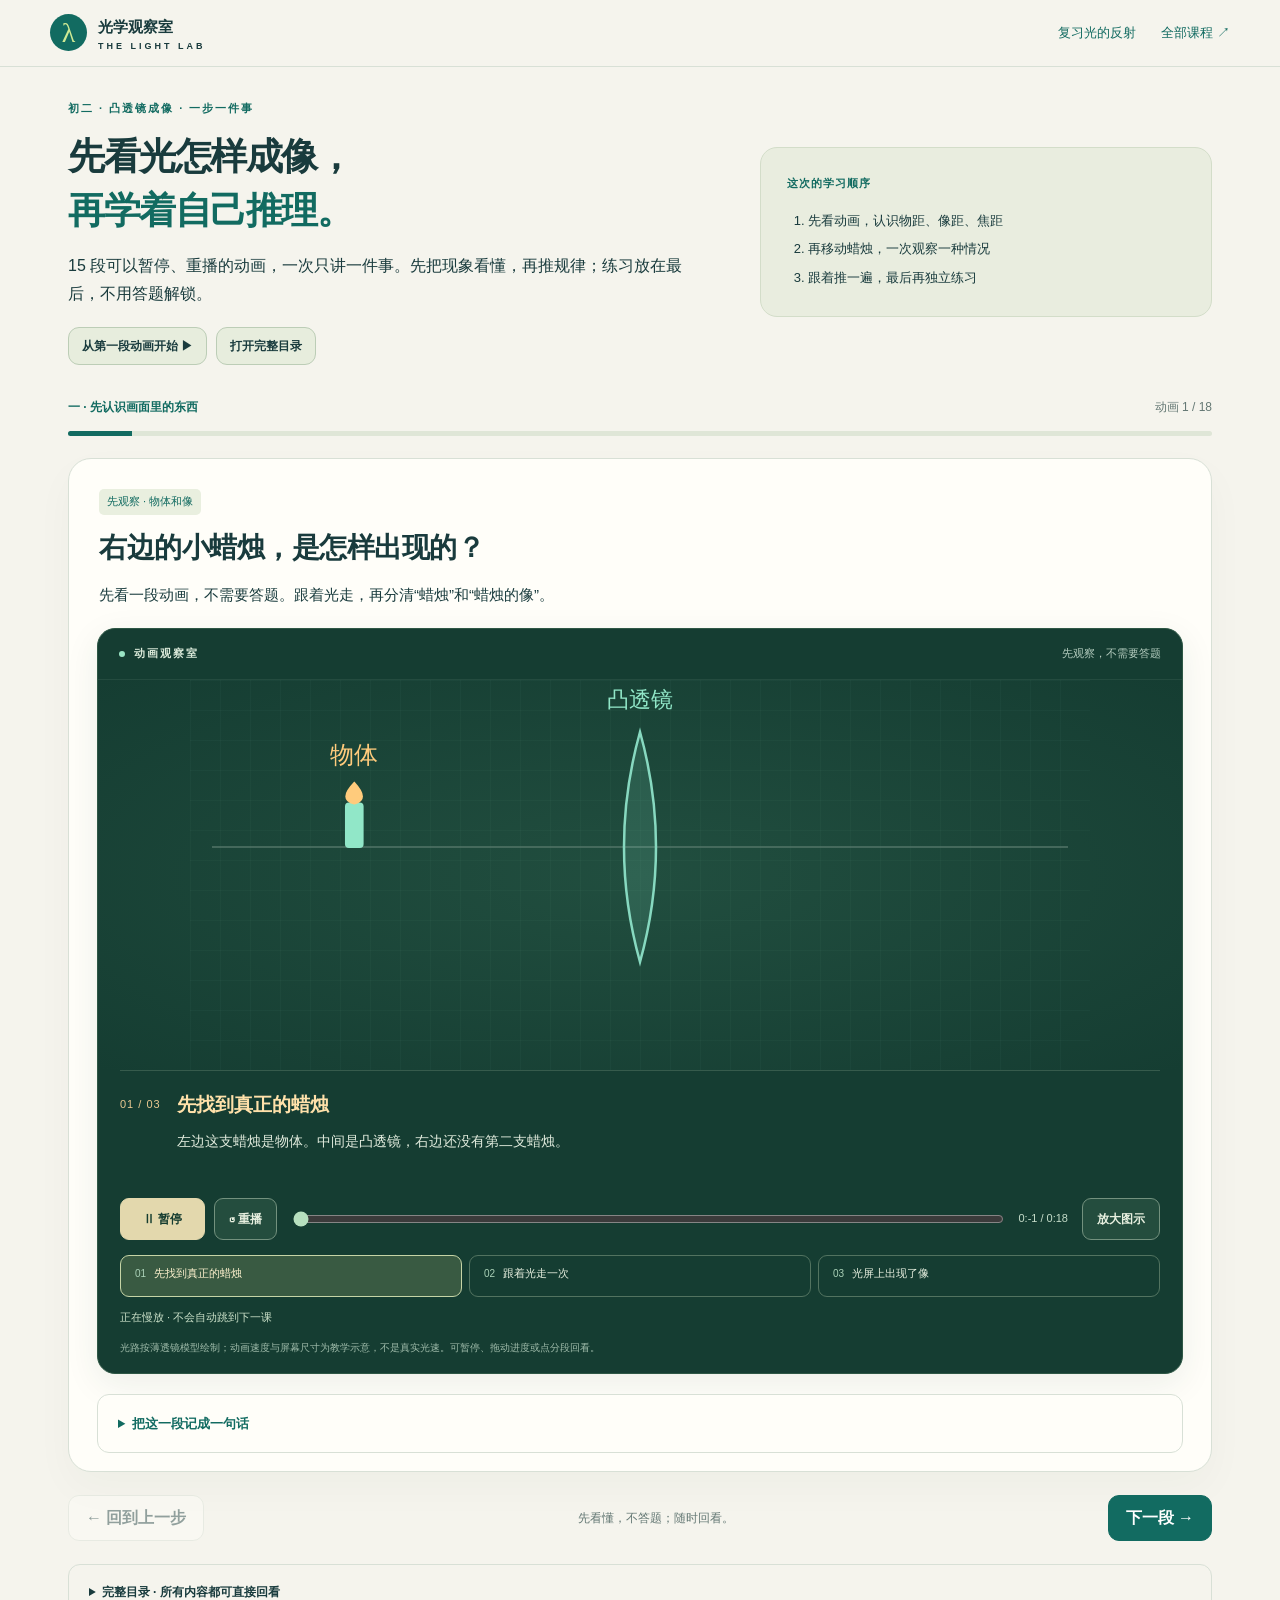
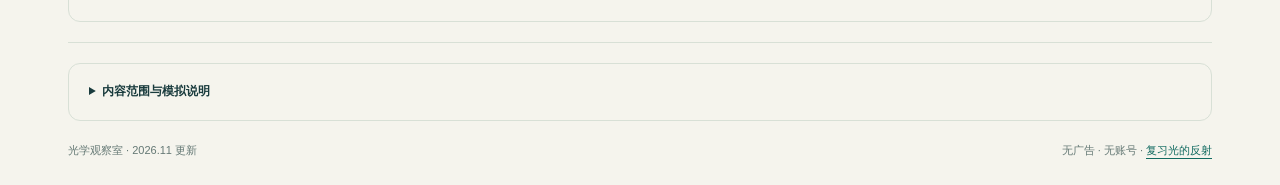
==== commit 6b6c51a3: "Teach convex lens concepts with animation before practice" ====
--- a/convex-lens/index.html
+++ b/convex-lens/index.html
@@ -1,6 +1,6 @@
 <!doctype html>
-<html lang="zh-CN"><head><meta charset="utf-8"><meta name="viewport" content="width=device-width,initial-scale=1"><meta name="description" content="初二凸透镜成像互动课堂：分清u、v、f，拖动蜡烛和光屏，练习从一个已知条件推导其余结论。"><meta name="referrer" content="no-referrer"><meta http-equiv="Content-Security-Policy" content="default-src 'none'; script-src 'self'; style-src 'self'; img-src 'self' data:; font-src 'self'; connect-src 'none'; base-uri 'none'; form-action 'none'; object-src 'none'"><title>凸透镜成像：知一推四 · 光学观察室</title><link rel="icon" href="data:,"><link rel="stylesheet" href="lens.css"><script src="lens.js" defer></script><link rel="stylesheet" href="journey.css"><script src="journey.js" defer></script></head>
-<body><a class="skip" href="#journey">跳到当前学习步骤</a><header class="topbar"><div class="top-inner"><a class="brand" href="../"><span class="brand-mark">λ</span><span>光学观察室<small>THE LIGHT LAB</small></span></a><nav aria-label="课程导航"><a href="../reflection/">复习光的反射</a><a href="../">全部课程 ↗</a></nav></div></header><div class="wrap"><section class="course-cover"><div><p class="eyebrow">初二 · 凸透镜成像 · 一步一件事</p><h1>先把每一步学明白，<br><em>再推那四个结论。</em></h1><p>这一页不会一口气把整张表交给你。每次只学一点，判断对了，再往前走。</p></div><aside><span>这次的学习顺序</span><ol><li>先读懂物距、像距、焦距</li><li>再一次观察一种成像情况</li><li>最后学会“已知一个，推其他四个”</li></ol></aside></section><noscript><p class="notice">本课堂需要启用 JavaScript，才能显示逐步讲解与互动练习。</p></noscript><main id="journey"><div class="journey-progress"><span id="chapter-name"></span><span id="step-count"></span></div><div class="progress-track"><div id="journey-fill"></div></div><section class="lesson-card" aria-labelledby="lesson-title"><div id="lesson-content"></div></section><div class="journey-navigation"><button id="previous-step">← 回到上一步</button><p id="next-help" role="status"></p><button id="next-step" class="primary">下一步 →</button></div><details class="visited-nav"><summary>回看已经学过的步骤</summary><div id="visited-steps"></div></details></main><div id="resource-bin" hidden></div><div id="classroom" hidden><noscript><div class="notice">请启用 JavaScript 使用模拟实验和分步练习。下方基础说明和成像表仍可阅读。</div></noscript>
+<html lang="zh-CN"><head><meta charset="utf-8"><meta name="viewport" content="width=device-width,initial-scale=1"><meta name="description" content="初二凸透镜成像动画课堂：先看15段可暂停重播的动画，再动手实验，最后练习知一推四。"><meta name="referrer" content="no-referrer"><meta http-equiv="Content-Security-Policy" content="default-src 'none'; script-src 'self'; style-src 'self'; img-src 'self' data:; font-src 'self'; connect-src 'none'; base-uri 'none'; form-action 'none'; object-src 'none'"><title>凸透镜成像：先看动画，再学推理 · 光学观察室</title><link rel="icon" href="data:,"><link rel="stylesheet" href="lens.css?v=20261111-animation"><script src="lens.js?v=20261111-animation" defer></script><link rel="stylesheet" href="journey.css?v=20261111-animation"><link rel="stylesheet" href="cinema.css?v=20261111-animation"><script src="cinema.js?v=20261111-animation" defer></script><script src="journey.js?v=20261111-animation" defer></script></head>
+<body><a class="skip" href="#journey">跳到当前学习步骤</a><header class="topbar"><div class="top-inner"><a class="brand" href="../"><span class="brand-mark">λ</span><span>光学观察室<small>THE LIGHT LAB</small></span></a><nav aria-label="课程导航"><a href="../reflection/">复习光的反射</a><a href="../">全部课程 ↗</a></nav></div></header><div class="wrap"><section class="course-cover"><div><p class="eyebrow">初二 · 凸透镜成像 · 一步一件事</p><h1>先看光怎样成像，<br><em>再学着自己推理。</em></h1><p>15 段可以暂停、重播的动画，一次只讲一件事。先把现象看懂，再推规律；练习放在最后，不用答题解锁。</p><div class="route-shortcuts"><button id="start-animation">从第一段动画开始 ▶</button><button id="open-outline">打开完整目录</button></div></div><aside><span>这次的学习顺序</span><ol><li>先看动画，认识物距、像距、焦距</li><li>再移动蜡烛，一次观察一种情况</li><li>跟着推一遍，最后再独立练习</li></ol></aside></section><noscript><p class="notice">本课堂需要启用 JavaScript，才能显示逐步讲解与互动练习。</p></noscript><main id="journey"><div class="journey-progress"><span id="chapter-name"></span><span id="step-count"></span></div><div class="progress-track"><div id="journey-fill"></div></div><section class="lesson-card" aria-labelledby="lesson-title"><div id="lesson-content"></div></section><div class="journey-navigation"><button id="previous-step">← 回到上一步</button><p id="next-help" role="status"></p><button id="next-step" class="primary">下一步 →</button></div><details class="visited-nav"><summary>完整目录 · 所有内容都可直接回看</summary><div id="visited-steps"></div></details></main><div id="resource-bin" hidden></div><div id="classroom" hidden><noscript><div class="notice">请启用 JavaScript 使用模拟实验和分步练习。下方基础说明和成像表仍可阅读。</div></noscript>
 <nav class="steps-nav" role="tablist" aria-label="四步学习路线"><button id="tab-0" role="tab" aria-selected="true" aria-controls="panel-0" data-tab="0"><span>01</span><b>先分清符号</b><small>u、v、f 是谁</small></button><button id="tab-1" role="tab" aria-selected="false" aria-controls="panel-1" tabindex="-1" data-tab="1"><span>02</span><b>动手看成像</b><small>自己移动蜡烛</small></button><button id="tab-2" role="tab" aria-selected="false" aria-controls="panel-2" tabindex="-1" data-tab="2"><span>03</span><b>跟着推一题</b><small>讲透 v &gt; 2f</small></button><button id="tab-3" role="tab" aria-selected="false" aria-controls="panel-3" tabindex="-1" data-tab="3"><span>04</span><b>自己来试试</b><small>带提示的闯关</small></button></nav>
 <section id="panel-0" class="panel" role="tabpanel" aria-labelledby="tab-0"><div class="section-head"><div><p class="eyebrow">先把名字和位置对上</p><h2>u 是物距，v 是像距。<br class="mobile-only">都从<strong>透镜</strong>开始量。</h2></div><span class="chapter-label">第一小步 / 看懂题目</span></div>
 <div class="diagram-card"><svg id="terms-svg" viewBox="0 0 960 330" role="img" aria-label="蜡烛、凸透镜、像和两段距离示意图"></svg><p class="diagram-caption">此处画的是光屏能接到的实像：蜡烛和像在透镜两侧。点击下面三个符号，看对应位置。</p></div>
--- a/convex-lens/cinema.css
+++ b/convex-lens/cinema.css
@@ -0,0 +1,5 @@
+.cinema{background:#153d32;border:1px solid #2e5745;border-radius:18px;margin:20px 28px;color:#eef3df;overflow:hidden;box-shadow:0 10px 35px #153d3214}.cinema-top{padding:15px 21px;display:flex;align-items:center;justify-content:space-between;gap:15px;font-size:11px;color:#b6cec0;border-bottom:1px solid #4f716344}.cinema-top>span:first-child{color:#dbeada;letter-spacing:2px;font-weight:650;display:flex;gap:9px;align-items:center}.cinema-top i{width:6px;height:6px;display:inline-block;border-radius:50%;background:#9ae5c5}.cinema-viewport{background:radial-gradient(ellipse at 50% 50%,#214e3f,#153d32);overflow-x:auto}.cinema-scene{display:block;width:100%;height:auto;max-height:390px;font-family:system-ui,"Microsoft YaHei",sans-serif}.cinema-enlarged .cinema-scene{min-width:850px;max-height:none}.cinema-caption{display:flex;gap:16px;margin:0 22px 16px;padding:19px 0 0;border-top:1px solid #66877366;min-height:112px}.cinema-beat-number{color:#eac991;font-size:11px;white-space:nowrap;letter-spacing:1px;padding-top:5px}.cinema-caption h3{color:#ffe1aa;font-size:19px;line-height:1.6;margin:0 0 8px}.cinema-caption p{font-size:14px;line-height:1.85;color:#e1ebdd;margin:0;max-width:850px}.cinema-controls{display:flex;align-items:center;gap:9px;padding:0 22px 15px;flex-wrap:wrap}.cinema button{background:#244d3e;border:1px solid #73917e;color:#e8f0e0;font-size:12px;min-height:42px;padding:9px 14px;border-radius:9px;box-shadow:none;transition:none}.cinema button:hover{background:#345f4b;border-color:#c7dcc4}.cinema button:focus-visible,.cinema input:focus-visible{outline:3px solid #ffcb7c;outline-offset:3px}.cinema button.cinema-play{background:#e3d8ad;border-color:#e3d8ad;color:#163d30;min-width:85px;font-weight:700}.cinema-timeline{display:flex;gap:12px;align-items:center;flex:1;min-width:180px;margin:0 5px}.cinema-timeline input{accent-color:#b7e0bf;width:100%;min-width:35px;cursor:ew-resize}.cinema-timeline output{font-size:11px;white-space:nowrap;color:#c6ddca;font-variant-numeric:tabular-nums}.cinema-beats{display:grid;grid-template-columns:repeat(3,1fr);gap:7px;padding:0 22px}.cinema-beats button{text-align:left;display:flex;gap:8px;align-items:baseline;background:transparent;border-color:#527360;font-size:11px;font-weight:400}.cinema-beats span{font-size:10px;color:#aad1b7}.cinema-beats [aria-current=true]{border-color:#c6d4a6;background:#395a42;color:#fff3cf}.cinema-status{margin:11px 22px 0;color:#cae0c8;font-size:11px}.cinema-footnote{margin:11px 22px 17px;color:#9fbbaa;font-size:10px;line-height:1.7}.cinema-extra{padding:14px 22px 0;display:flex;align-items:center;gap:12px;flex-wrap:wrap}.cinema-extra span{font-size:11px;color:#bfd3bb}.sr-only{position:absolute;width:1px;height:1px;padding:0;margin:-1px;overflow:hidden;clip:rect(0,0,0,0);white-space:nowrap;border:0}.route-shortcuts{display:flex;gap:9px;flex-wrap:wrap;margin:18px 0 0}.route-shortcuts button{min-height:38px;font-size:12px;padding:8px 13px;background:#e7eddd;border-color:#bccdb6}.review-table{margin:18px 28px}.review-table summary{font-size:13px;color:var(--teal)}.chapter-note{padding:0 30px;font-size:13px;color:var(--muted);line-height:1.8}.visited-nav button[aria-current=step]{border-color:var(--teal);background:#e2ecda}.cinema + .only-now{margin-top:20px}.review-table .built-table{padding:0}.practice-route{display:flex;gap:8px;margin:12px 0 0;flex-wrap:wrap}.practice-route button{font-size:12px;min-height:38px}
+@media(max-width:600px){.cinema{margin:17px 10px;border-radius:12px}.cinema-top{padding:12px;font-size:10px;gap:6px}.cinema-top>span:first-child{letter-spacing:0;gap:5px}.cinema-top>span:last-child{font-size:9px}.cinema-caption{margin:0 14px 15px;padding-top:15px;min-height:148px;gap:9px}.cinema-caption h3{font-size:17px;margin-bottom:7px}.cinema-caption p{font-size:14px;line-height:1.85}.cinema-beat-number{font-size:9px;padding-top:7px}.cinema-controls{padding:0 14px 14px;gap:7px}.cinema button{min-height:42px;font-size:11px;padding:8px 11px}.cinema-timeline{order:5;flex-basis:100%;margin:4px 0 0;min-width:0;min-height:36px}.cinema-zoom{margin-left:auto}.cinema-beats{padding:0 14px;gap:5px}.cinema-beats button{display:block;padding:9px 7px;font-size:10px;line-height:1.65}.cinema-beats span{display:block}.cinema-status{margin:12px 14px 0;font-size:10px}.cinema-footnote{margin:10px 14px 14px;font-size:9px}.cinema-extra{padding:12px 14px 0}.review-table{margin:18px 20px}.chapter-note{padding:0 20px;font-size:12px}.route-shortcuts{gap:6px}.route-shortcuts button{font-size:11px;padding:8px 10px}}
+@media(prefers-reduced-motion:reduce){.cinema *{scroll-behavior:auto!important}}
+
+#journey{scroll-margin-top:90px}.visited-nav{scroll-margin-top:90px}@media(max-width:600px){#journey,.visited-nav{scroll-margin-top:70px}}
